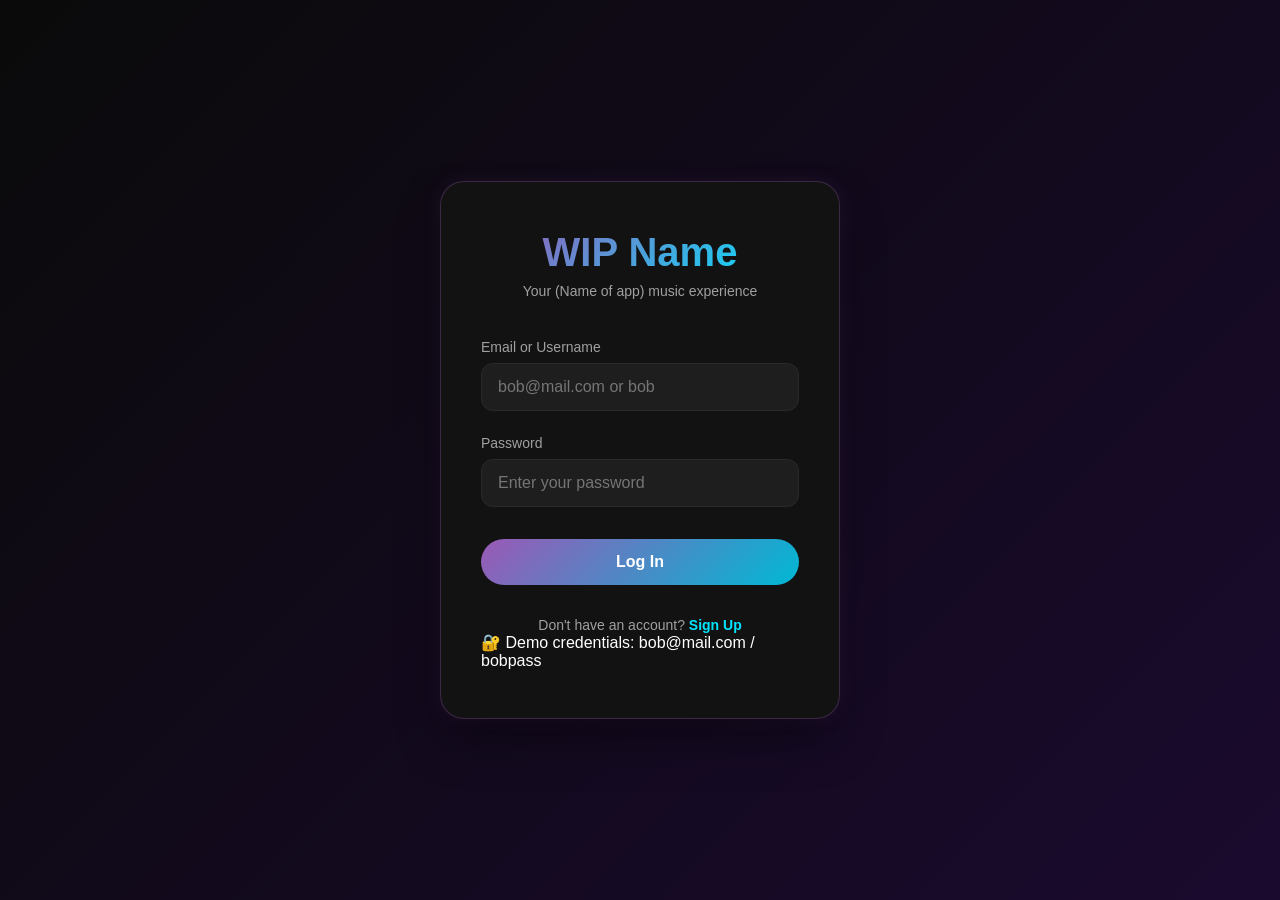
==== ScaleUp Digital Music App/login.html @ 204d2725 "Add login.html for user authentication" ====
<!DOCTYPE html>
<html lang="en">
<head>
    <meta charset="UTF-8">
    <meta name="viewport" content="width=device-width, initial-scale=1.0">
    <title>Spotify App - Login</title>
    <style>
       
       
       /* Color Scheme Cyan/Black and Purple */
        
        :root {
            
                --primary-purple: #9b59b6;
                    --primary-purple-dark: #8e44ad;
                     --primary-purple-light: #af7ac5;
                        --accent-cyan: #00e5ff;
                             --accent-cyan-dark: #00b8d4;
                         --bg-dark: #0a0a0a;
                 --bg-surface: #121212;
                     --bg-elevated: #1e1e1e;
                         --text-white: #ffffff;
                             --text-secondary: #a0a0a0;
                     --border: #2a2a2a;
                     --error: #ff4444;
        }

        * {

            margin: 0;
                 padding: 0;
                    box-sizing: border-box;
        }

        body {

            font-family: -apple-system, BlinkMacSystemFont, 'Segoe UI', Roboto, Helvetica, Arial, sans-serif;
                background: linear-gradient(135deg, #0a0a0a 0%, #1a0a2e 100%);
                    color: var(--text-white);
                        min-height: 100vh;
                         display: flex;
                             justify-content: center;
                            align-items: center;
        }

       
        .login-container {

            width: 100%;
                 max-width: 440px;
                     padding: 20px;

        }

        .login-card {

                background: var(--bg-surface);
                    border-radius: 24px;
                         padding: 48px 40px;
                             border: 1px solid rgba(155, 89, 182, 0.3);
                            box-shadow: 0 25px 50px -12px rgba(0, 0, 0, 0.5), 0 0 20px rgba(155, 89, 182, 0.1);
        }

        
        .logo {
             text-align: center;
                margin-bottom: 40px;
        }

        .logo h1 {

             background: linear-gradient(135deg, var(--primary-purple), var(--accent-cyan));
                 -webkit-background-clip: text;
                     background-clip: text;
                         color: transparent;
                            font-size: 2.5rem;
                                font-weight: 800;
                                 margin-bottom: 8px;
        }

        .logo p {

            color: var(--text-secondary);
                font-size: 0.875rem;
        }

        
        .input-group {

            margin-bottom: 24px;

        }

        .input-group label {

              display: block;
                margin-bottom: 8px;
                  font-size: 0.875rem;
                     font-weight: 500;
                         color: var(--text-secondary);
        }

        .input-group input {

                 width: 100%;
                     padding: 14px 16px;
                         background: var(--bg-elevated);
                             border: 1px solid var(--border);
                                 border-radius: 12px;
                                 color: var(--text-white);
                                     font-size: 1rem;
                                        transition: all 0.2s;
        }

        .input-group input:focus {

                outline: none;
                     border-color: var(--primary-purple);
                         box-shadow: 0 0 0 2px rgba(155, 89, 182, 0.2);
        }

       
        .btn-login {
            
            width: 100%;
                 padding: 14px 24px;
                     background: linear-gradient(135deg, var(--primary-purple), var(--accent-cyan-dark));
                        border: none;
                         border-radius: 40px;
                             color: white;
                                 font-weight: 700;
                                     font-size: 1rem;
                                          cursor: pointer;
                                                 transition: all 0.2s;
                                                     margin-top: 8px;
        }

        .btn-login:hover {

             transform: scale(1.02);
                box-shadow: 0 0 15px rgba(155, 89, 182, 0.4);
        }

        
        .signup-link {

                 text-align: center;
                    margin-top: 32px;
                         color: var(--text-secondary);
                             font-size: 0.875rem;
        }

        .signup-link a {

                 color: var(--accent-cyan);
                     text-decoration: none;
                         font-weight: 600;
                             cursor: pointer;
        }

        .signup-link a:hover {

            text-decoration: underline;
        }


        
        .error-message {
            
             background: rgba(255, 68, 68, 0.1);
                 border: 1px solid var(--error);
                     border-radius: 10px;
                        padding: 12px;
                             margin-bottom: 24px;
                              color: var(--error);
                                 font-size: 0.875rem;
                                     text-align: center;
                                             display: none;
        }

        
        .bob-demo  {
            
            text-align: center;
                 margin-top: 24px;
                    padding-top: 20px;
                         border-top: 1px solid var(--border);
                             font-size: 0.75rem;
                                color: var(--text-secondary);
        }

        .bob-demo  span {

             color: var(--accent-cyan);
                font-family: monospace;
        }

    </style>
</head>
<body>
    <div class="login-container">
        <div class="login-card">
            <div class="logo">
                <h1>WIP Name</h1>
                <p>Your (Name of app) music experience</p>
            </div>

            <div id="errorMsg" class="error-message"></div>

           
            <form id="loginForm" onsubmit="return false;">
                <div class="input-group">
                    <label>Email or Username</label>
                    <input type="text" id="username" placeholder="bob@mail.com or bob" autocomplete="off">
                </div>

                <div class="input-group">
                    <label>Password</label>
                    <input type="password" id="password" placeholder="Enter your password">
                </div>

                <button type="submit" class="btn-login" id="loginBtn">Log In</button>
            </form>

            <div class="signup-link">
                Don't have an account? <a id="showSignup">Sign Up</a>
            </div>

            <div class="demo-hint">
                🔐 Demo credentials: <span>bob@mail.com</span> / <span>bobpass</span>
            </div>
        </div>
    </div>

    
    <div id="signupModal" style="display: none; position: fixed; top: 0; left: 0; width: 100%; height: 100%; background: rgba(0,0,0,0.8); justify-content: center; align-items: center; z-index: 1000;">
        <div class="login-card" style="max-width: 440px; margin: 20px; position: relative;">
            <div style="position: absolute; top: 20px; right: 20px; cursor: pointer; font-size: 24px; color: var(--text-secondary);" id="closeSignup">&times;</div>
            <div class="logo">
                <h1>Create Account</h1>
                <p>Join Melodify today</p>
            </div>

            <div id="signupError" class="error-message"></div>

            <form id="signupForm" onsubmit="return false;">
                <div class="input-group">
                    <label>Username</label>
                    <input type="text" id="signupUsername" placeholder="Choose a username">
                </div>
                <div class="input-group">
                    <label>Email</label>
                    <input type="email" id="signupEmail" placeholder="your@email.com">
                </div>
                <div class="input-group">
                    <label>Password</label>
                    <input type="password" id="signupPassword" placeholder="Create a password">
                </div>
                <div class="input-group">
                    <label>Account Type</label>
                    <select id="signupAccountType" style="width:100%; padding:14px 16px; background:#1e1e1e; border:1px solid #2a2a2a; border-radius:12px; color:white;">
                        <option value="Free">Free</option>
                        <option value="Premium">Premium</option>
                    </select>
                </div>
                <button type="submit" class="btn-login" id="signupBtn">Sign Up</button>
            </form>

            <div class="signup-link">
                Already have an account? <a id="showLoginFromSignup">Log In</a>
            </div>
        </div>
    </div>
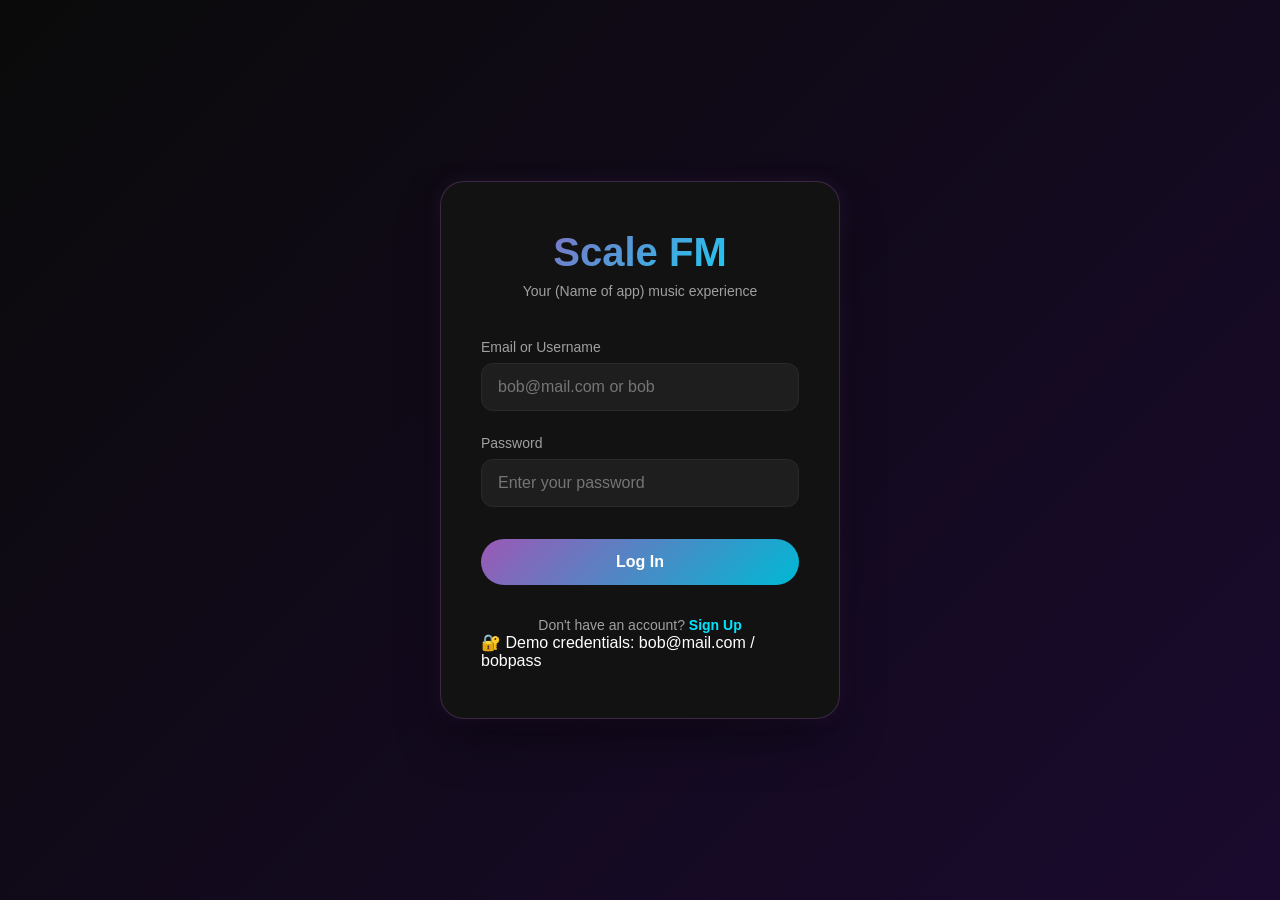
==== commit f283018d: "adding files for navigation and making changes to the index and login html mix up" ====
--- a/ScaleUp Digital Music App/login.html
+++ b/ScaleUp Digital Music App/login.html
@@ -1,273 +1,140 @@
-<!DOCTYPE html>
-<html lang="en">
-<head>
-    <meta charset="UTF-8">
-    <meta name="viewport" content="width=device-width, initial-scale=1.0">
-    <title>Spotify App - Login</title>
-    <style>
-       
-       
-       /* Color Scheme Cyan/Black and Purple */
-        
-        :root {
-            
-                --primary-purple: #9b59b6;
-                    --primary-purple-dark: #8e44ad;
-                     --primary-purple-light: #af7ac5;
-                        --accent-cyan: #00e5ff;
-                             --accent-cyan-dark: #00b8d4;
-                         --bg-dark: #0a0a0a;
-                 --bg-surface: #121212;
-                     --bg-elevated: #1e1e1e;
-                         --text-white: #ffffff;
-                             --text-secondary: #a0a0a0;
-                     --border: #2a2a2a;
-                     --error: #ff4444;
-        }
-
-        * {
-
-            margin: 0;
-                 padding: 0;
-                    box-sizing: border-box;
-        }
-
-        body {
-
-            font-family: -apple-system, BlinkMacSystemFont, 'Segoe UI', Roboto, Helvetica, Arial, sans-serif;
-                background: linear-gradient(135deg, #0a0a0a 0%, #1a0a2e 100%);
-                    color: var(--text-white);
-                        min-height: 100vh;
-                         display: flex;
-                             justify-content: center;
-                            align-items: center;
-        }
-
-       
-        .login-container {
-
-            width: 100%;
-                 max-width: 440px;
-                     padding: 20px;
-
-        }
-
-        .login-card {
-
-                background: var(--bg-surface);
-                    border-radius: 24px;
-                         padding: 48px 40px;
-                             border: 1px solid rgba(155, 89, 182, 0.3);
-                            box-shadow: 0 25px 50px -12px rgba(0, 0, 0, 0.5), 0 0 20px rgba(155, 89, 182, 0.1);
-        }
-
-        
-        .logo {
-             text-align: center;
-                margin-bottom: 40px;
-        }
-
-        .logo h1 {
-
-             background: linear-gradient(135deg, var(--primary-purple), var(--accent-cyan));
-                 -webkit-background-clip: text;
-                     background-clip: text;
-                         color: transparent;
-                            font-size: 2.5rem;
-                                font-weight: 800;
-                                 margin-bottom: 8px;
-        }
-
-        .logo p {
-
-            color: var(--text-secondary);
-                font-size: 0.875rem;
-        }
-
-        
-        .input-group {
-
-            margin-bottom: 24px;
-
-        }
-
-        .input-group label {
-
-              display: block;
-                margin-bottom: 8px;
-                  font-size: 0.875rem;
-                     font-weight: 500;
-                         color: var(--text-secondary);
-        }
-
-        .input-group input {
-
-                 width: 100%;
-                     padding: 14px 16px;
-                         background: var(--bg-elevated);
-                             border: 1px solid var(--border);
-                                 border-radius: 12px;
-                                 color: var(--text-white);
-                                     font-size: 1rem;
-                                        transition: all 0.2s;
-        }
-
-        .input-group input:focus {
-
-                outline: none;
-                     border-color: var(--primary-purple);
-                         box-shadow: 0 0 0 2px rgba(155, 89, 182, 0.2);
-        }
-
-       
-        .btn-login {
-            
-            width: 100%;
-                 padding: 14px 24px;
-                     background: linear-gradient(135deg, var(--primary-purple), var(--accent-cyan-dark));
-                        border: none;
-                         border-radius: 40px;
-                             color: white;
-                                 font-weight: 700;
-                                     font-size: 1rem;
-                                          cursor: pointer;
-                                                 transition: all 0.2s;
-                                                     margin-top: 8px;
-        }
-
-        .btn-login:hover {
-
-             transform: scale(1.02);
-                box-shadow: 0 0 15px rgba(155, 89, 182, 0.4);
-        }
-
-        
-        .signup-link {
-
-                 text-align: center;
-                    margin-top: 32px;
-                         color: var(--text-secondary);
-                             font-size: 0.875rem;
-        }
-
-        .signup-link a {
-
-                 color: var(--accent-cyan);
-                     text-decoration: none;
-                         font-weight: 600;
-                             cursor: pointer;
-        }
-
-        .signup-link a:hover {
-
-            text-decoration: underline;
-        }
-
-
-        
-        .error-message {
-            
-             background: rgba(255, 68, 68, 0.1);
-                 border: 1px solid var(--error);
-                     border-radius: 10px;
-                        padding: 12px;
-                             margin-bottom: 24px;
-                              color: var(--error);
-                                 font-size: 0.875rem;
-                                     text-align: center;
-                                             display: none;
-        }
-
-        
-        .bob-demo  {
-            
-            text-align: center;
-                 margin-top: 24px;
-                    padding-top: 20px;
-                         border-top: 1px solid var(--border);
-                             font-size: 0.75rem;
-                                color: var(--text-secondary);
-        }
-
-        .bob-demo  span {
-
-             color: var(--accent-cyan);
-                font-family: monospace;
-        }
-
-    </style>
-</head>
-<body>
-    <div class="login-container">
-        <div class="login-card">
-            <div class="logo">
-                <h1>WIP Name</h1>
-                <p>Your (Name of app) music experience</p>
-            </div>
-
-            <div id="errorMsg" class="error-message"></div>
-
-           
-            <form id="loginForm" onsubmit="return false;">
-                <div class="input-group">
-                    <label>Email or Username</label>
-                    <input type="text" id="username" placeholder="bob@mail.com or bob" autocomplete="off">
-                </div>
-
-                <div class="input-group">
-                    <label>Password</label>
-                    <input type="password" id="password" placeholder="Enter your password">
-                </div>
-
-                <button type="submit" class="btn-login" id="loginBtn">Log In</button>
-            </form>
-
-            <div class="signup-link">
-                Don't have an account? <a id="showSignup">Sign Up</a>
-            </div>
-
-            <div class="demo-hint">
-                🔐 Demo credentials: <span>bob@mail.com</span> / <span>bobpass</span>
-            </div>
-        </div>
-    </div>
-
-    
-    <div id="signupModal" style="display: none; position: fixed; top: 0; left: 0; width: 100%; height: 100%; background: rgba(0,0,0,0.8); justify-content: center; align-items: center; z-index: 1000;">
-        <div class="login-card" style="max-width: 440px; margin: 20px; position: relative;">
-            <div style="position: absolute; top: 20px; right: 20px; cursor: pointer; font-size: 24px; color: var(--text-secondary);" id="closeSignup">&times;</div>
-            <div class="logo">
-                <h1>Create Account</h1>
-                <p>Join Melodify today</p>
-            </div>
-
-            <div id="signupError" class="error-message"></div>
-
-            <form id="signupForm" onsubmit="return false;">
-                <div class="input-group">
-                    <label>Username</label>
-                    <input type="text" id="signupUsername" placeholder="Choose a username">
-                </div>
-                <div class="input-group">
-                    <label>Email</label>
-                    <input type="email" id="signupEmail" placeholder="your@email.com">
-                </div>
-                <div class="input-group">
-                    <label>Password</label>
-                    <input type="password" id="signupPassword" placeholder="Create a password">
-                </div>
-                <div class="input-group">
-                    <label>Account Type</label>
-                    <select id="signupAccountType" style="width:100%; padding:14px 16px; background:#1e1e1e; border:1px solid #2a2a2a; border-radius:12px; color:white;">
-                        <option value="Free">Free</option>
-                        <option value="Premium">Premium</option>
-                    </select>
-                </div>
-                <button type="submit" class="btn-login" id="signupBtn">Sign Up</button>
-            </form>
-
-            <div class="signup-link">
-                Already have an account? <a id="showLoginFromSignup">Log In</a>
-            </div>
-        </div>
-    </div>
+<!doctype html>
+<html lang="en">
+  <head>
+    <meta charset="UTF-8" />
+    <meta name="viewport" content="width=device-width, initial-scale=1.0" />
+    <link rel="stylesheet" href="css/loginCss.css" />
+    <title>Spotify App - Login</title>
+  </head>
+  <body>
+    <div class="login-container">
+      <div class="login-card">
+        <div class="logo">
+          <h1>Scale FM</h1>
+          <p>Your (Name of app) music experience</p>
+        </div>
+
+        <div id="errorMsg" class="error-message"></div>
+
+        <form id="loginForm" onsubmit="return false;">
+          <div class="input-group">
+            <label>Email or Username</label>
+            <input
+              type="text"
+              id="username"
+              placeholder="bob@mail.com or bob"
+              autocomplete="off"
+            />
+          </div>
+
+          <div class="input-group">
+            <label>Password</label>
+            <input
+              type="password"
+              id="password"
+              placeholder="Enter your password"
+            />
+          </div>
+
+          <button type="submit" class="btn-login" id="loginBtn">Log In</button>
+        </form>
+
+        <div class="signup-link">
+          Don't have an account? <a id="showSignup">Sign Up</a>
+        </div>
+
+        <div class="demo-hint">
+          🔐 Demo credentials: <span>bob@mail.com</span> / <span>bobpass</span>
+        </div>
+      </div>
+    </div>
+
+    <div
+      id="signupModal"
+      style="
+        display: none;
+        position: fixed;
+        top: 0;
+        left: 0;
+        width: 100%;
+        height: 100%;
+        background: rgba(0, 0, 0, 0.8);
+        justify-content: center;
+        align-items: center;
+        z-index: 1000;
+      "
+    >
+      <div
+        class="login-card"
+        style="max-width: 440px; margin: 20px; position: relative"
+      >
+        <div
+          style="
+            position: absolute;
+            top: 20px;
+            right: 20px;
+            cursor: pointer;
+            font-size: 24px;
+            color: var(--text-secondary);
+          "
+          id="closeSignup"
+        >
+          &times;
+        </div>
+        <div class="logo">
+          <h1>Create Account</h1>
+          <p>Join Melodify today</p>
+        </div>
+
+        <div id="signupError" class="error-message"></div>
+
+        <form id="signupForm" onsubmit="return false;">
+          <div class="input-group">
+            <label>Username</label>
+            <input
+              type="text"
+              id="signupUsername"
+              placeholder="Choose a username"
+            />
+          </div>
+          <div class="input-group">
+            <label>Email</label>
+            <input type="email" id="signupEmail" placeholder="your@email.com" />
+          </div>
+          <div class="input-group">
+            <label>Password</label>
+            <input
+              type="password"
+              id="signupPassword"
+              placeholder="Create a password"
+            />
+          </div>
+          <div class="input-group">
+            <label>Account Type</label>
+            <select
+              id="signupAccountType"
+              style="
+                width: 100%;
+                padding: 14px 16px;
+                background: #1e1e1e;
+                border: 1px solid #2a2a2a;
+                border-radius: 12px;
+                color: white;
+              "
+            >
+              <option value="Free">Free</option>
+              <option value="Premium">Premium</option>
+            </select>
+          </div>
+          <button type="submit" class="btn-login" id="signupBtn">
+            Sign Up
+          </button>
+        </form>
+
+        <div class="signup-link">
+          Already have an account? <a id="showLoginFromSignup">Log In</a>
+        </div>
+      </div>
+    </div>
+  </body>
+</html>
--- a/ScaleUp Digital Music App/css/loginCss.css
+++ b/ScaleUp Digital Music App/css/loginCss.css
@@ -0,0 +1,168 @@
+:root {
+  --primary-purple: #9b59b6;
+  --primary-purple-dark: #8e44ad;
+  --primary-purple-light: #af7ac5;
+  --accent-cyan: #00e5ff;
+  --accent-cyan-dark: #00b8d4;
+  --bg-dark: #0a0a0a;
+  --bg-surface: #121212;
+  --bg-elevated: #1e1e1e;
+  --text-white: #ffffff;
+  --text-secondary: #a0a0a0;
+  --border: #2a2a2a;
+  --error: #ff4444;
+}
+
+* {
+  margin: 0;
+  padding: 0;
+  box-sizing: border-box;
+}
+
+body {
+  font-family:
+    -apple-system, BlinkMacSystemFont, "Segoe UI", Roboto, Helvetica, Arial,
+    sans-serif;
+  background: linear-gradient(135deg, #0a0a0a 0%, #1a0a2e 100%);
+  color: var(--text-white);
+  min-height: 100vh;
+  display: flex;
+  justify-content: center;
+  align-items: center;
+}
+
+.login-container {
+  width: 100%;
+  max-width: 440px;
+  padding: 20px;
+}
+
+.login-card {
+  background: var(--bg-surface);
+  border-radius: 24px;
+  padding: 48px 40px;
+  border: 1px solid rgba(155, 89, 182, 0.3);
+  box-shadow:
+    0 25px 50px -12px rgba(0, 0, 0, 0.5),
+    0 0 20px rgba(155, 89, 182, 0.1);
+}
+
+.logo {
+  text-align: center;
+  margin-bottom: 40px;
+}
+
+.logo h1 {
+  background: linear-gradient(
+    135deg,
+    var(--primary-purple),
+    var(--accent-cyan)
+  );
+  -webkit-background-clip: text;
+  background-clip: text;
+  color: transparent;
+  font-size: 2.5rem;
+  font-weight: 800;
+  margin-bottom: 8px;
+}
+
+.logo p {
+  color: var(--text-secondary);
+  font-size: 0.875rem;
+}
+
+.input-group {
+  margin-bottom: 24px;
+}
+
+.input-group label {
+  display: block;
+  margin-bottom: 8px;
+  font-size: 0.875rem;
+  font-weight: 500;
+  color: var(--text-secondary);
+}
+
+.input-group input {
+  width: 100%;
+  padding: 14px 16px;
+  background: var(--bg-elevated);
+  border: 1px solid var(--border);
+  border-radius: 12px;
+  color: var(--text-white);
+  font-size: 1rem;
+  transition: all 0.2s;
+}
+
+.input-group input:focus {
+  outline: none;
+  border-color: var(--primary-purple);
+  box-shadow: 0 0 0 2px rgba(155, 89, 182, 0.2);
+}
+
+.btn-login {
+  width: 100%;
+  padding: 14px 24px;
+  background: linear-gradient(
+    135deg,
+    var(--primary-purple),
+    var(--accent-cyan-dark)
+  );
+  border: none;
+  border-radius: 40px;
+  color: white;
+  font-weight: 700;
+  font-size: 1rem;
+  cursor: pointer;
+  transition: all 0.2s;
+  margin-top: 8px;
+}
+
+.btn-login:hover {
+  transform: scale(1.02);
+  box-shadow: 0 0 15px rgba(155, 89, 182, 0.4);
+}
+
+.signup-link {
+  text-align: center;
+  margin-top: 32px;
+  color: var(--text-secondary);
+  font-size: 0.875rem;
+}
+
+.signup-link a {
+  color: var(--accent-cyan);
+  text-decoration: none;
+  font-weight: 600;
+  cursor: pointer;
+}
+
+.signup-link a:hover {
+  text-decoration: underline;
+}
+
+.error-message {
+  background: rgba(255, 68, 68, 0.1);
+  border: 1px solid var(--error);
+  border-radius: 10px;
+  padding: 12px;
+  margin-bottom: 24px;
+  color: var(--error);
+  font-size: 0.875rem;
+  text-align: center;
+  display: none;
+}
+
+.bob-demo {
+  text-align: center;
+  margin-top: 24px;
+  padding-top: 20px;
+  border-top: 1px solid var(--border);
+  font-size: 0.75rem;
+  color: var(--text-secondary);
+}
+
+.bob-demo span {
+  color: var(--accent-cyan);
+  font-family: monospace;
+}
